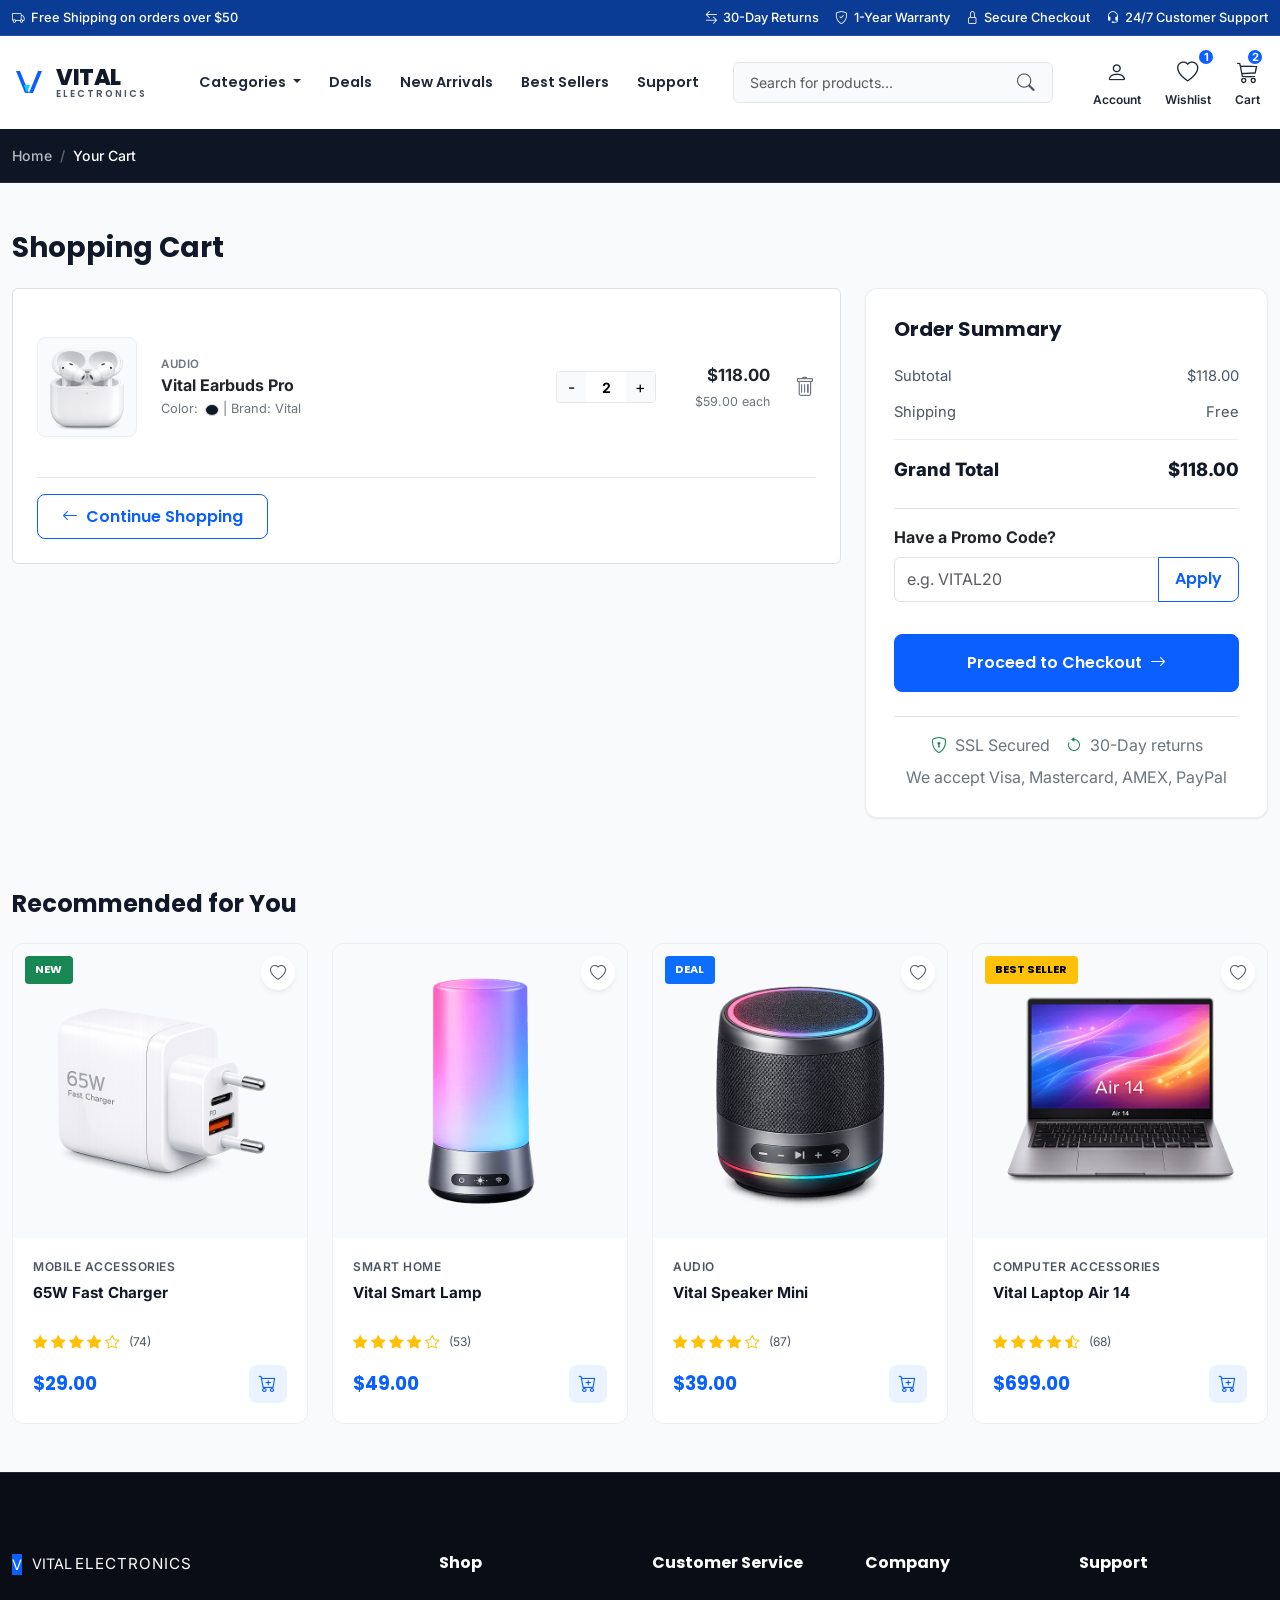
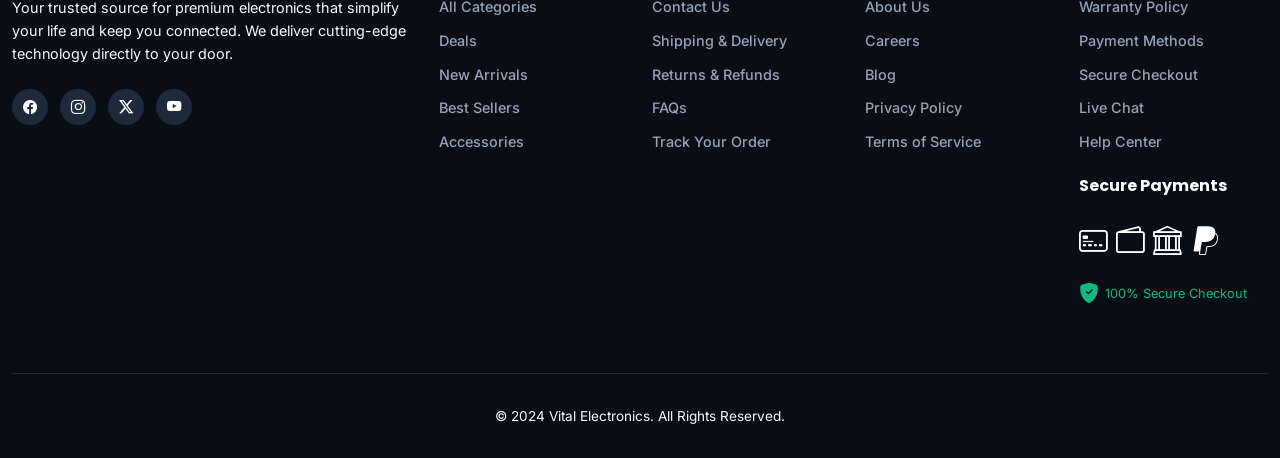
==== cart.html @ 90dfc989 "Full FLow Updated" ====
<!DOCTYPE html>
<html lang="en">
<head>
  <meta charset="UTF-8">
  <meta name="viewport" content="width=device-width, initial-scale=1.0">
  <title>Shopping Cart - Vital Electronics</title>
  <meta name="description" content="View items in your shopping cart. Apply coupon codes, adjust quantities, calculate shipping, and proceed to secure checkout.">
  
  <!-- Google Fonts -->
  <link rel="preconnect" href="https://fonts.googleapis.com">
  <link rel="preconnect" href="https://fonts.gstatic.com" crossorigin>
  <link href="https://fonts.googleapis.com/css2?family=Inter:wght@400;500;600;700&family=Poppins:wght@400;500;600;700;800&display=swap" rel="stylesheet">
  
  <!-- CSS Library Styles (CDNs) -->
  <link href="assets/vendor/bootstrap/css/bootstrap.min.css" rel="stylesheet" >
  <link href="assets/vendor/bootstrap-icons/bootstrap-icons.min.css" rel="stylesheet">
  <link href="assets/vendor/aos/aos.css" rel="stylesheet">
  
  <!-- Local Custom Stylesheet Layers -->
  <link rel="stylesheet" href="assets/css/variables.css">
  <link rel="stylesheet" href="assets/css/utilities.css">
  <link rel="stylesheet" href="assets/css/components.css">
  <link rel="stylesheet" href="assets/css/pages.css">
  <link rel="stylesheet" href="assets/css/responsive.css">
  
  <link rel="stylesheet" href="assets/css/cart.css">
</head>
<body>

  <!-- Announcement Bar Placeholder -->
  <div id="announcement-bar-placeholder"></div>


  <!-- Header / Navigation -->
  <header id="header-placeholder" class="header-wrapper" role="banner"></header>

  <!-- Breadcrumbs -->
  <nav class="breadcrumb-nav-wrapper py-3" aria-label="breadcrumb">
    <div class="container-xl">
      <ol class="breadcrumb mb-0" >
        <li class="breadcrumb-item"><a href="index.html" >Home</a></li>
        <li class="breadcrumb-item active" aria-current="page">Your Cart</li>
      </ol>
    </div>
  </nav>

  <main class="py-5" role="main">
    <div class="container-xl">
      <h1 class="fs-3 fw-bold mb-4">Shopping Cart</h1>
      
      <div class="row g-4">
        <!-- Cart Items List (Left) -->
        <div class="col-lg-8 col-12">
          <div class="bg-white border rounded p-4" id="cart-items-card">
            <!-- Render list row here -->
            <div class="d-flex flex-column" id="cart-items-list">
              <!-- Dynamically populated -->
            </div>
            <!-- Continue Shopping row -->
            <div class="d-flex justify-content-between align-items-center mt-3 pt-3 border-top" id="cart-actions-row">
              <a href="products.html" class="btn btn-outline-primary-custom d-inline-flex align-items-center gap-2">
                <i class="bi bi-arrow-left"></i> Continue Shopping
              </a>
            </div>
          </div>
        </div>
        
        <!-- Cart summary (Right) -->
        <div class="col-lg-4 col-12">
          <div class="summary-card">
            <h2 class="fs-5 fw-bold mb-4">Order Summary</h2>
            
            <div class="summary-row">
              <span>Subtotal</span>
              <span id="summary-subtotal">$0.00</span>
            </div>
            
            <div class="summary-row text-danger" id="summary-discount-row" >
              <span>Discounts</span>
              <span id="summary-discount">-$0.00</span>
            </div>
            
            <div class="summary-row text-success" id="summary-promo-row" >
              <span>Coupon Promo (20%)</span>
              <span id="summary-promo">-$0.00</span>
            </div>

            <div class="summary-row">
              <span>Shipping</span>
              <span id="summary-shipping">Free</span>
            </div>
            
            <div class="summary-row total-row">
              <span>Grand Total</span>
              <span id="summary-grand-total">$0.00</span>
            </div>
            
            <!-- Coupon Code Entry -->
            <div class="mt-4 pt-3 border-top">
              <label for="coupon-input" class="form-label fw-bold text-dark mb-2" class="form-label fw-bold text-dark mb-2 coupon-label">Have a Promo Code?</label>
              <div class="input-group">
                <input type="text" class="form-control" id="coupon-input" placeholder="e.g. VITAL20" aria-label="Promo Code">
                <button class="btn btn-outline-primary-custom px-3" id="btn-apply-coupon">Apply</button>
              </div>
              <div class="mt-2" id="coupon-status-msg" class="mt-2 coupon-status"></div>
            </div>

            <!-- Proceed to Checkout -->
            <a href="checkout.html" class="btn btn-primary-custom w-100 py-3 mt-4" id="btn-proceed-checkout">
              Proceed to Checkout <i class="bi bi-arrow-right ms-1"></i>
            </a>
            
            <!-- Guarantee row -->
            <div class="mt-4 pt-3 border-top text-center text-secondary" class="mt-4 pt-3 border-top text-center text-secondary cart-disclaimer">
              <div class="d-flex justify-content-center gap-3 mb-2">
                <span><i class="bi bi-shield-lock text-success me-1"></i> SSL Secured</span>
                <span><i class="bi bi-arrow-counterclockwise text-success me-1"></i> 30-Day returns</span>
              </div>
              <span>We accept Visa, Mastercard, AMEX, PayPal</span>
            </div>
          </div>
        </div>
      </div>
      
      <!-- Recommended Products -->
      <section class="mt-5 pt-4">
        <h2 class="fs-4 fw-bold mb-4">Recommended for You</h2>
        <div class="row g-4" id="cart-recommended-products">
          <!-- Load cards -->
        </div>
      </section>

    </div>
  </main>

  <!-- Footer -->
  <footer id="footer-placeholder" class="footer-section text-light" role="contentinfo"></footer>

  <!-- Scroll to Top Button -->
  <button id="btn-back-to-top" class="btn" aria-label="Scroll Back to Top">
    <i class="bi bi-arrow-up"></i>
  </button>

  <!-- External Library JS Bundles (CDNs) -->
  <script src="assets/vendor/bootstrap/js/bootstrap.bundle.min.js" ></script>
  <script src="assets/vendor/aos/aos.js"></script>

  <!-- Main ES Module Script Loader -->
  <script type="module" src="js/components-loader.js"></script>
  <script type="module" src="js/app.js"></script>
  <script type="module" src="js/cart.js"></script>
  <script type="module" src="js/search.js"></script>
</body>
</html>
---- assets/css/variables.css ----
/* Design Tokens & CSS Variables */
:root {
  /* Typography */
  --font-primary: 'Poppins', sans-serif;
  --font-secondary: 'Inter', sans-serif;
  
  /* Color Palette */
  --color-primary: #0B5FFF;       /* Primary Blue */
  --color-primary-hover: #004ae6;
  --color-secondary: #0B3C95;     /* Dark Blue Theme */
  --color-accent: #00D4FF;        /* Accent Aqua */
  --color-bg-light: #F8FAFC;      /* Light Background */
  --color-bg-white: #FFFFFF;
  --color-dark-bg: #090D16;       /* Footer BG */
  --color-dark-text: #111827;     /* High Contrast Dark */
  
  /* Text Colors */
  --text-primary: #1F2937;
  --text-secondary: #4B5563;
  --text-white: #FFFFFF;
  
  /* Badges & Status */
  --color-success: #10B981;      /* Green for NEW */
  --color-warning: #F59E0B;      /* Orange for BEST SELLER */
  --color-danger: #EF4444;       /* Red for SALE */
  
  /* Structural Tokens */
  --border-radius-sm: 4px;
  --border-radius-md: 8px;
  --border-radius-lg: 12px;
  --border-radius-xl: 16px;
  --border-radius-circle: 50%;
  
  /* Transitions */
  --transition-fast: all 0.2s ease;
  --transition-normal: all 0.3s cubic-bezier(0.4, 0, 0.2, 1);
  --transition-slow: all 0.5s ease;
  
  /* Shadows */
  --shadow-sm: 0 1px 3px rgba(0, 0, 0, 0.05), 0 1px 2px rgba(0, 0, 0, 0.03);
  --shadow-md: 0 4px 6px -1px rgba(0, 0, 0, 0.05), 0 2px 4px -1px rgba(0, 0, 0, 0.03);
  --shadow-lg: 0 10px 15px -3px rgba(0, 0, 0, 0.04), 0 4px 6px -2px rgba(0, 0, 0, 0.02);
  --shadow-xl: 0 20px 25px -5px rgba(0, 0, 0, 0.06), 0 10px 10px -5px rgba(0, 0, 0, 0.03);
  
  /* Layout */
  --header-height: 80px;
  --top-bar-height: 40px;
}
---- assets/css/utilities.css ----
/* Utility Classes & Animations */

/* Fonts */
body {
  font-family: var(--font-secondary);
  color: var(--text-primary);
  background-color: #F8FAFC;
  overflow-x: hidden;
}

h1, h2, h3, h4, h5, h6 {
  font-family: var(--font-primary);
  font-weight: 700;
  color: var(--color-dark-text);
}

/* Micro-Animations & Transitions */
.transition-fast { transition: var(--transition-fast); }
.transition-normal { transition: var(--transition-normal); }
.transition-slow { transition: var(--transition-slow); }

/* Card Elevation & Hover Effects */
.hover-elevate {
  transition: var(--transition-normal);
}
.hover-elevate:hover {
  transform: translateY(-5px);
  box-shadow: var(--shadow-lg) !important;
}

.hover-scale {
  transition: var(--transition-normal);
}
.hover-scale:hover {
  transform: scale(1.05);
}

.hover-brightness:hover {
  filter: brightness(0.9);
}

/* Custom Gradients */
.bg-gradient-blue {
  background: linear-gradient(135deg, #EBF3FF 0%, #D6E7FF 100%);
}

.bg-gradient-promo-left {
  background: linear-gradient(135deg, #E0F2FE 0%, #EFF6FF 100%);
}

.bg-gradient-promo-right {
  background: linear-gradient(135deg, #EEF2FF 0%, #E0E7FF 100%);
}

/* Text Highlights */
.text-primary-color {
  color: var(--color-primary);
}

.text-gradient {
  background: linear-gradient(90deg, var(--color-primary), var(--color-accent));
  -webkit-background-clip: text;
  -webkit-text-fill-color: transparent;
}

/* Buttons */
.btn-primary-custom {
  background-color: var(--color-primary);
  border-color: var(--color-primary);
  color: var(--text-white);
  font-family: var(--font-primary);
  font-weight: 600;
  padding: 0.75rem 1.75rem;
  border-radius: var(--border-radius-md);
  transition: var(--transition-normal);
}

.btn-primary-custom:hover {
  background-color: var(--color-primary-hover);
  border-color: var(--color-primary-hover);
  color: var(--text-white);
  transform: translateY(-2px);
  box-shadow: 0 4px 12px rgba(0, 75, 255, 0.2);
}

.btn-secondary-custom {
  background-color: var(--color-bg-white);
  border-color: #E5E7EB;
  color: var(--color-dark-text);
  font-family: var(--font-primary);
  font-weight: 600;
  padding: 0.75rem 1.75rem;
  border-radius: var(--border-radius-md);
  transition: var(--transition-normal);
}

.btn-secondary-custom:hover {
  background-color: var(--color-bg-light);
  color: var(--color-dark-text);
  border-color: #D1D5DB;
  transform: translateY(-2px);
}

.btn-outline-primary-custom {
  background-color: transparent;
  border: 1.5px solid var(--color-primary);
  color: var(--color-primary);
  font-family: var(--font-primary);
  font-weight: 600;
  padding: 0.6rem 1.5rem;
  border-radius: var(--border-radius-md);
  transition: var(--transition-normal);
}

.btn-outline-primary-custom:hover {
  background-color: var(--color-primary);
  color: var(--text-white);
}

/* Rating Stars */
.rating-stars {
  color: var(--color-warning);
  font-size: 0.9rem;
}

/* Scroll-to-Top Button */
#btn-back-to-top {
  position: fixed;
  bottom: 30px;
  right: 30px;
  display: none;
  z-index: 999;
  border-radius: var(--border-radius-circle);
  width: 45px;
  height: 45px;
  padding: 0;
  align-items: center;
  justify-content: center;
  background-color: var(--color-primary);
  border: none;
  color: white;
  box-shadow: var(--shadow-md);
  transition: var(--transition-normal);
}

#btn-back-to-top:hover {
  background-color: var(--color-primary-hover);
  transform: translateY(-3px);
  box-shadow: var(--shadow-lg);
}

/* Custom Scrollbar */
::-webkit-scrollbar {
  width: 8px;
  height: 8px;
}
::-webkit-scrollbar-track {
  background: #F1F1F1;
}
::-webkit-scrollbar-thumb {
  background: #C1C1C1;
  border-radius: 4px;
}
::-webkit-scrollbar-thumb:hover {
  background: #A8A8A8;
}
---- assets/css/components.css ----
/* Reusable Component CSS */

/* --- Announcement Bar --- */
.announcement-bar {
  background-color: var(--color-secondary);
  color: var(--text-white);
  font-family: var(--font-secondary);
  font-size: 0.8rem;
  font-weight: 500;
  padding: 0.5rem 0;
  border-bottom: 1px solid rgba(255, 255, 255, 0.1);
}

.announcement-bar .info-item {
  display: inline-flex;
  align-items: center;
  gap: 0.35rem;
}

/* --- Sticky Navbar --- */
.header-wrapper {
  transition: var(--transition-normal);
  background-color: var(--color-bg-white);
}

.header-wrapper.is-sticky {
  position: fixed;
  top: 0;
  left: 0;
  right: 0;
  z-index: 1030;
  box-shadow: var(--shadow-md);
  animation: slideDown 0.3s ease-out;
}

@keyframes slideDown {
  from {
    transform: translateY(-100%);
  }

  to {
    transform: translateY(0);
  }
}

.brand-logo {
  text-decoration: none;
  display: flex;
  align-items: center;
  gap: 0.65rem;
}

.brand-logo-text {
  display: flex;
  flex-direction: column;
  line-height: 1.1;
}

.brand-title {
  font-family: var(--font-primary);
  font-weight: 800;
  font-size: 1.4rem;
  letter-spacing: -0.5px;
  color: var(--color-dark-text);
  margin: 0;
}

.brand-subtitle {
  font-family: var(--font-primary);
  font-weight: 600;
  font-size: 0.6rem;
  letter-spacing: 2px;
  color: var(--text-secondary);
  text-transform: uppercase;
  margin: 0;
}

.nav-link-custom {
  font-family: var(--font-primary);
  font-weight: 600;
  font-size: 0.9rem;
  color: var(--text-primary);
  transition: var(--transition-fast);
  padding: 0.5rem 0.75rem !important;
}

.nav-link-custom:hover {
  color: var(--color-primary);
}

/* Navbar Search Input */
.search-container {
  position: relative;
  max-width: 320px;
  width: 100%;
}

.search-input {
  border-radius: 6px;
  border: 1.5px solid #E5E7EB;
  padding: 0.55rem 1rem;
  padding-right: 2.5rem;
  font-size: 0.88rem;
  transition: var(--transition-normal);
  background-color: #F9FAFB;
}

.search-input:focus {
  border-color: var(--color-primary);
  background-color: white;
  box-shadow: 0 0 0 3px rgba(11, 95, 255, 0.15);
  outline: none;
}

.search-btn {
  position: absolute;
  right: 12px;
  top: 50%;
  transform: translateY(-50%);
  background: none;
  border: none;
  color: var(--text-secondary);
  font-size: 1.1rem;
  cursor: pointer;
  transition: var(--transition-fast);
}

.search-btn:hover {
  color: var(--color-primary);
}

/* Live Search Suggestions Dropdown */
.search-suggestions {
  position: absolute;
  top: 105%;
  left: 0;
  right: 0;
  background: white;
  border-radius: var(--border-radius-lg);
  box-shadow: var(--shadow-lg);
  z-index: 1050;
  max-height: 350px;
  overflow-y: auto;
  border: 1px solid rgba(0, 0, 0, 0.05);
  display: none;
}

.search-suggestions .suggestion-item {
  padding: 0.75rem 1.2rem;
  cursor: pointer;
  transition: var(--transition-fast);
  display: flex;
  align-items: center;
  gap: 0.75rem;
  font-size: 0.9rem;
  border-bottom: 1px solid #F3F4F6;
}

.search-suggestions .suggestion-item:last-child {
  border-bottom: none;
}

.search-suggestions .suggestion-item:hover {
  background-color: #F8FAFC;
}

.search-suggestions .suggestion-item i {
  color: var(--text-secondary);
}

.search-suggestions .recent-search-header {
  padding: 0.75rem 1.2rem;
  font-size: 0.8rem;
  font-weight: 600;
  text-transform: uppercase;
  color: var(--text-secondary);
  background-color: #F8FAFC;
  display: flex;
  justify-content: space-between;
  align-items: center;
}

.search-suggestions .clear-recent {
  cursor: pointer;
  color: var(--color-primary);
}

.search-suggestions .clear-recent:hover {
  text-decoration: underline;
}

.search-suggestions .highlight {
  font-weight: 700;
  color: var(--color-primary);
}

/* User Action Badges */
.nav-action-btn {
  background: none;
  border: none;
  padding: 0.25rem 0.5rem;
  color: var(--text-primary);
  display: flex;
  flex-direction: column;
  align-items: center;
  font-size: 0.75rem;
  font-weight: 600;
  position: relative;
  text-decoration: none;
  transition: var(--transition-fast);
}

.nav-action-btn:hover {
  color: var(--color-primary);
}

.nav-action-btn i {
  font-size: 1.35rem;
  margin-bottom: 2px;
}

.nav-action-btn .badge-count {
  position: absolute;
  top: -4px;
  right: 4px;
  background-color: var(--color-primary);
  color: white;
  font-size: 0.7rem;
  font-weight: 700;
  min-width: 18px;
  height: 18px;
  border-radius: 50%;
  display: flex;
  align-items: center;
  justify-content: center;
  border: 2px solid white;
}

/* --- Product Cards --- */
.product-card {
  background: var(--color-bg-white);
  border-radius: var(--border-radius-lg);
  border: 1px solid #ECEFF3;
  overflow: hidden;
  position: relative;
  transition: var(--transition-normal);
  display: flex;
  flex-direction: column;
  height: 100%;
}

.product-card:hover {
  transform: translateY(-6px);
  box-shadow: var(--shadow-lg);
  border-color: #D6E0EC;
}

/* Product Card Badge */
.product-badge {
  position: absolute;
  top: 12px;
  left: 12px;
  z-index: 10;
  font-family: var(--font-primary);
  font-size: 0.7rem;
  font-weight: 700;
  color: #ffffff;
  padding: 0.35rem 0.65rem;
  border-radius: 4px;
}

.product-badge.bg-warning {
  color: #000;
}

/* Product Card Actions (Wishlist) */
.product-wishlist-btn {
  position: absolute;
  top: 12px;
  right: 12px;
  z-index: 10;
  background: white;
  border: none;
  width: 34px;
  height: 34px;
  border-radius: 50%;
  display: flex;
  align-items: center;
  justify-content: center;
  box-shadow: var(--shadow-md);
  color: var(--text-secondary);
  cursor: pointer;
  transition: var(--transition-fast);
}

.product-wishlist-btn:hover {
  color: var(--color-danger);
  transform: scale(1.1);
}

.product-wishlist-btn.active i {
  color: var(--color-danger);
}

/* Product Card Image */
.product-image-wrapper {
  aspect-ratio: 1 / 1;
  overflow: hidden;
  background-color: #F8FAFC;
  display: flex;
  align-items: center;
  justify-content: center;
  position: relative;
}

.product-card-img {
  width: 100%;
  height: 100%;
  object-fit: cover;
  transition: var(--transition-slow);
  padding: 1rem;
}

.product-card:hover .product-card-img {
  transform: scale(1.08);
}

/* Product Card Body */
.product-details {
  padding: 1.25rem;
  display: flex;
  flex-direction: column;
  flex-grow: 1;
}

.product-category {
  font-size: 0.75rem;
  text-transform: uppercase;
  letter-spacing: 0.5px;
  color: var(--text-secondary);
  font-weight: 600;
  margin-bottom: 0.4rem;
}

.product-title {
  font-size: 0.95rem;
  font-weight: 700;
  line-height: 1.4;
  margin-bottom: 0.5rem;
  color: var(--color-dark-text);
  text-decoration: none;
  transition: var(--transition-fast);
  display: -webkit-box;
  -webkit-line-clamp: 2;
  -webkit-box-orient: vertical;
  overflow: hidden;
  height: 2.6rem;
}

.product-title:hover {
  color: var(--color-primary);
}

/* Rating */
.product-rating {
  display: flex;
  align-items: center;
  gap: 0.4rem;
  margin-bottom: 0.75rem;
}

.product-rating .rating-count {
  font-size: 0.75rem;
  color: var(--text-secondary);
}

/* Price Row */
.product-price-row {
  display: flex;
  align-items: center;
  justify-content: space-between;
  margin-top: auto;
}

.price-container {
  display: flex;
  align-items: center;
  gap: 0.5rem;
}

.current-price {
  font-family: var(--font-primary);
  font-size: 1.15rem;
  font-weight: 700;
  color: var(--color-primary);
}

.original-price {
  font-size: 0.85rem;
  text-decoration: line-through;
  color: var(--text-secondary);
}

/* Hover Add To Cart Circle Button */
.add-to-cart-circle {
  width: 38px;
  height: 38px;
  border-radius: 8px;
  background-color: #EBF3FF;
  border: none;
  display: flex;
  align-items: center;
  justify-content: center;
  color: var(--color-primary);
  cursor: pointer;
  transition: var(--transition-normal);
  font-size: 1.1rem;
}

.add-to-cart-circle:hover {
  background-color: var(--color-primary);
  color: white;
  transform: translateY(-2px);
}

/* Best Sellers Outlined Button */
.best-seller-btn-wrap {
  margin-top: 1rem;
}

.btn-best-seller {
  width: 100%;
  display: flex;
  align-items: center;
  justify-content: center;
  gap: 0.5rem;
}

/* --- Category Card --- */
.category-card {
  background: white;
  border-radius: var(--border-radius-lg);
  border: 1px solid #ECEFF3;
  padding: 1.5rem;
  text-align: center;
  cursor: pointer;
  transition: var(--transition-normal);
  display: flex;
  flex-direction: column;
  align-items: center;
  justify-content: center;
  height: 100%;
}

.category-card:hover {
  border-color: var(--color-primary);
  box-shadow: var(--shadow-md);
}

.category-img-wrapper {
  width: 100px;
  height: 100px;
  display: flex;
  align-items: center;
  justify-content: center;
  margin-bottom: 0.6rem;
  overflow: hidden;
  transition: var(--transition-normal);
}

.category-img-wrapper img {
  width: 100%;
  height: 100%;
  object-fit: contain;
  transition: var(--transition-normal);
}

.category-card:hover .category-img-wrapper img {
  transform: scale(1.15);
}

.category-title {
  font-size: 0.9rem;
  font-weight: 700;
  color: var(--color-dark-text);
  margin: 0;
  transition: var(--transition-fast);
}

.category-card:hover .category-title {
  color: var(--color-primary);
}

/* --- Dynamic Toast Notifications --- */
.toast-container-custom {
  position: fixed;
  bottom: 24px;
  right: 24px;
  z-index: 9999;
  display: flex;
  flex-direction: column;
  gap: 10px;
}

.toast-custom {
  min-width: 320px;
  background: white;
  border-radius: var(--border-radius-md);
  box-shadow: var(--shadow-xl);
  padding: 1rem 1.25rem;
  display: flex;
  align-items: center;
  gap: 0.75rem;
  animation: toastSlideIn 0.3s cubic-bezier(0.175, 0.885, 0.32, 1.275);
  border-left: 4px solid var(--color-primary);
  transition: var(--transition-normal);
}

.toast-custom.toast-success {
  border-left-color: var(--color-success);
}

.toast-custom.toast-warning {
  border-left-color: var(--color-warning);
}

.toast-custom.toast-danger {
  border-left-color: var(--color-danger);
}

.toast-custom .toast-icon {
  font-size: 1.35rem;
}

.toast-custom.toast-success .toast-icon {
  color: var(--color-success);
}

.toast-custom.toast-warning .toast-icon {
  color: var(--color-warning);
}

.toast-custom.toast-danger .toast-icon {
  color: var(--color-danger);
}

.toast-custom .toast-body {
  font-size: 0.88rem;
  font-weight: 600;
  color: var(--color-dark-text);
  flex-grow: 1;
}

.toast-custom .toast-close {
  background: none;
  border: none;
  color: var(--text-secondary);
  cursor: pointer;
  padding: 0;
  font-size: 1.1rem;
}

.toast-custom .toast-close:hover {
  color: var(--color-danger);
}

@keyframes toastSlideIn {
  from {
    transform: translateX(100%);
    opacity: 0;
  }

  to {
    transform: translateX(0);
    opacity: 1;
  }
}

@keyframes toastFadeOut {
  to {
    transform: translateY(-20px);
    opacity: 0;
  }
}

/* --- Footer --- */
.footer-section {
  background-color: var(--color-dark-bg);
  color: #94A3B8;
  font-family: var(--font-secondary);
  font-size: 0.9rem;
  padding-top: 5rem;
  padding-bottom: 2rem;
  border-top: 1px solid #1E293B;
}

.footer-logo {
  color: var(--text-white) !important;
  margin-bottom: 1.25rem;
}

.footer-logo .logo-icon {
  background-color: var(--color-primary);
}

.footer-desc {
  line-height: 1.6;
  margin-bottom: 1.5rem;
}

.social-links {
  display: flex;
  gap: 0.75rem;
}

.social-icon {
  width: 36px;
  height: 36px;
  border-radius: 50%;
  background-color: #1E293B;
  color: var(--text-white);
  display: flex;
  align-items: center;
  justify-content: center;
  transition: var(--transition-normal);
  text-decoration: none;
}

.social-icon:hover {
  background-color: var(--color-primary);
  color: var(--text-white);
  transform: translateY(-3px);
}

.footer-title {
  color: var(--text-white);
  font-size: 1rem;
  font-weight: 700;
  margin-bottom: 1.5rem;
  position: relative;
  font-family: var(--font-primary);
}

.footer-links {
  list-style: none;
  padding: 0;
  margin: 0;
  display: flex;
  flex-direction: column;
  gap: 0.75rem;
}

.footer-links a {
  color: #94A3B8;
  text-decoration: none;
  transition: var(--transition-fast);
  font-weight: 500;
}

.footer-links a:hover {
  color: var(--color-accent);
  padding-left: 4px;
}

.footer-bottom {
  border-top: 1px solid #1E293B;
  padding-top: 2rem;
  margin-top: 4rem;
  font-size: 0.85rem;
}

.payment-icons {
  display: flex;
  gap: 0.5rem;
  font-size: 1.8rem;
  color: white;
}

.payment-icons i {
  transition: var(--transition-fast);
}

.payment-icons i:hover {
  transform: scale(1.1);
}

/* Global Breadcrumbs styling */
.breadcrumb {
  font-size: 0.88rem;
  font-weight: 500;
}

.btn-border-thick {
  border-width: 1.5px !important;
}

.btn-black-custom {
  background-color: #000 !important;
  border-color: #000 !important;
}

.btn-outline-dark-custom {
  background-color: transparent !important;
  border-color: var(--color-dark-text) !important;
}

.footer-brand-suffix {
  font-weight: 400;
  font-size: 0.95rem;
  letter-spacing: 1px;
  margin-left: 3px;
}

.footer-title-sm {
  font-size: 0.9rem;
  margin-bottom: 0.75rem;
}

.footer-secure-tag {
  font-size: 0.8rem;
  display: flex;
  align-items: center;
  gap: 0.4rem;
  color: #10B981;
}

.announcement-bar-links {
  font-size: 0.75rem;
}

/* Dark Shade Breadcrumbs Styling */
.breadcrumb-nav-wrapper {
  background-color: #0E1626 !important;
  /* Deep dark blue/black shade */
  border-bottom: 1px solid #1E293B !important;
}

.breadcrumb-nav-wrapper .breadcrumb-item a {
  color: rgba(255, 255, 255, 0.7) !important;
  text-decoration: none;
  transition: var(--transition-fast);
}

.breadcrumb-nav-wrapper .breadcrumb-item a:hover {
  color: #00D4FF !important;
  /* Electric cyan hover highlight */
}

.breadcrumb-nav-wrapper .breadcrumb-item.active {
  color: #ffffff !important;
  /* Active text in white */
}

.breadcrumb-nav-wrapper .breadcrumb-item+.breadcrumb-item::before {
  color: rgba(255, 255, 255, 0.35) !important;
  /* Faded white slash separator */
}
---- assets/css/pages.css ----
/* Page-Specific CSS (Landing Page) */

/* --- Hero Section Slider --- */
.hero-slider-section {
  position: relative;
  background-color: #F8FAFC;
  /* padding-bottom: 2rem;
  padding-top: 2rem; */
}

.hero-swiper {
  width: 100%;
  border-radius: var(--border-radius-xl);
  overflow: hidden;
  box-shadow: var(--shadow-md);
  background-image: linear-gradient(to right, #d0e9fc, #b8d4f9);
}

.hero-slide-content {
  padding: 4rem 3.5rem;
  display: flex;
  flex-direction: column;
  justify-content: center;
  height: 100%;
  z-index: 2;
  position: relative;
}

.hero-slide-badge {
  background-color: var(--color-primary);
  color: white;
  font-family: var(--font-primary);
  font-size: 0.75rem;
  font-weight: 700;
  padding: 0.2rem 0.8rem;
  border-radius: 4px;
  align-self: flex-start;
  margin-bottom: 1.5rem;
  letter-spacing: 0.5px;
  text-transform: uppercase;
}

.hero-slide-title {
  font-size: 3.5rem;
  font-weight: 800;
  line-height: 1.1;
  color: var(--color-dark-text);
  margin-bottom: 1.25rem;
}

.hero-slide-desc {
  font-size: 1.05rem;
  color: var(--text-secondary);
  line-height: 1.6;
  margin-bottom: 2rem;
  max-width: 480px;
}

.hero-slide-actions {
  display: flex;
  gap: 1rem;
  margin-bottom: 2rem;
}

.hero-slide-rating {
  display: flex;
  align-items: center;
  gap: 0.75rem;
}

.hero-slide-rating img {
  width: 50px;
  height: auto;
  border-radius: 20px;
  object-fit: cover;
}

.hero-rating-text {
  font-size: 0.85rem;
  font-weight: 600;
  color: var(--color-dark-text);
}

.hero-slide-image-wrapper {
  position: relative;
  height: 100%;
  display: flex;
  align-items: center;
  justify-content: center;
  padding: 0;
}

.hero-slide-image {
  max-width: 100%;
  max-height: 480px;
  object-fit: contain;
  filter: drop-shadow(0 20px 30px rgba(0, 75, 255, 0.15));
  animation: floatImage 4s ease-in-out infinite;
}

@keyframes floatImage {

  0%,
  100% {
    transform: translateY(0);
  }

  50% {
    transform: translateY(-10px);
  }
}

/* Hero Custom Navigation Buttons */
.hero-slider-section .swiper-button-next,
.hero-slider-section .swiper-button-prev {
  background-color: var(--color-bg-white);
  color: var(--color-primary);
  width: 46px;
  height: 46px;
  border-radius: 50%;
  box-shadow: var(--shadow-md);
  transition: var(--transition-normal);
}

.hero-slider-section .swiper-button-next::after,
.hero-slider-section .swiper-button-prev::after {
  font-size: 1.1rem;
  font-weight: 900;
}

.hero-slider-section .swiper-button-next:hover,
.hero-slider-section .swiper-button-prev:hover {
  background-color: var(--color-primary);
  color: white;
  transform: scale(1.05);
}

.hero-slider-section .swiper-pagination-bullet-active {
  background-color: var(--color-primary) !important;
  width: 20px;
  border-radius: 5px;
}

/* --- Trust Policy Bar --- */
.trust-policy-section {
  padding: 2.5rem 0;
  background-color: white;
  border-bottom: 1px solid #ECEFF3;
}

.trust-card {
  display: flex;
  align-items: center;
  gap: 1rem;
}

.trust-icon-wrapper {
  font-size: 2.2rem;
  color: var(--color-primary);
  display: flex;
  align-items: center;
  justify-content: center;
}

.trust-card-title {
  font-size: 0.92rem;
  font-weight: 700;
  color: var(--color-dark-text);
  margin-bottom: 0.15rem;
}

.trust-card-desc {
  font-size: 0.78rem;
  color: var(--text-secondary);
  margin: 0;
}

/* --- Promo Banner Splits --- */
.promo-splits-section {
  padding: 2rem 0;
}

.promo-banner {
  border-radius: var(--border-radius-xl);
  overflow: hidden;
  position: relative;
  display: flex;
  min-height: 260px;
  box-shadow: var(--shadow-md);
  transition: var(--transition-normal);
}

.promo-banner:hover {
  transform: translateY(-4px);
  box-shadow: var(--shadow-lg);
}

.promo-content {
  padding: 3rem;
  width: 55%;
  display: flex;
  flex-direction: column;
  justify-content: center;
  z-index: 2;
}

.promo-badge {
  font-size: 0.7rem;
  font-weight: 700;
  letter-spacing: 0.5px;
  margin-bottom: 0.75rem;
  text-transform: uppercase;
  width: max-content;
}

.promo-title {
  font-size: 1.85rem;
  font-weight: 800;
  line-height: 1.2;
  margin-bottom: 0.5rem;
}

.promo-desc {
  font-size: 0.9rem;
  margin-bottom: 1.5rem;
  line-height: 1.5;
}

.promo-image-wrapper {
  position: absolute;
  right: 0;
  bottom: 0;
  width: 45%;
  height: 100%;
  display: flex;
  align-items: flex-end;
  justify-content: center;
  z-index: 1;
}

.promo-img {
  width: 100%;
  height: 100%;
  object-fit: cover;
  transition: var(--transition-slow);
}

.promo-banner:hover .promo-img {
  transform: translateY(-5px) scale(1.05);
}

/* Special styling overrides for splits */
.promo-banner-dark {
  color: var(--color-dark-text);
}

.promo-banner-dark .promo-badge {
  color: var(--color-primary);
  background-color: rgba(11, 95, 255, 0.1);
  padding: 0.3rem 0.6rem;
  border-radius: 4px;
  display: inline-block;
}

.promo-banner-dark .promo-desc {
  color: var(--text-secondary);
}

.promo-banner-light {
  color: var(--color-dark-text);
}

.promo-banner-light .promo-badge {
  color: var(--color-primary);
  background-color: rgba(11, 95, 255, 0.1);
  padding: 0.3rem 0.6rem;
  border-radius: 4px;
  display: inline-block;
}

.promo-banner-light .promo-desc {
  color: var(--text-secondary);
}

/* --- Why Choose Us --- */
.why-choose-section {
  padding: 5rem 0;
  background-color: white;
}

.feature-outline-card {
  border: 1px solid #ECEFF3;
  border-radius: var(--border-radius-lg);
  padding: 2.25rem;
  transition: var(--transition-normal);
  height: 100%;
}

.feature-outline-card:hover {
  border-color: var(--color-primary);
  box-shadow: var(--shadow-md);
}

.feature-icon-box {
  width: 50px;
  height: 50px;
  border-radius: var(--border-radius-md);
  background-color: #EBF3FF;
  color: var(--color-primary);
  display: flex;
  align-items: center;
  justify-content: center;
  font-size: 1.5rem;
  margin-bottom: 1.5rem;
}

.feature-title {
  font-size: 1.1rem;
  font-weight: 700;
  margin-bottom: 0.75rem;
  color: var(--color-dark-text);
}

.feature-desc {
  font-size: 0.88rem;
  color: var(--text-secondary);
  line-height: 1.6;
  margin: 0;
}

/* --- Testimonials --- */
.testimonials-section {
  padding: 5rem 0;
}

.testimonial-card {
  background: white;
  border: 1px solid #ECEFF3;
  border-radius: var(--border-radius-lg);
  padding: 2.25rem;
  box-shadow: var(--shadow-sm);
  transition: var(--transition-normal);
  height: 100%;
}

.testimonial-card:hover {
  box-shadow: var(--shadow-md);
}

.testimonial-quote {
  font-size: 0.95rem;
  line-height: 1.6;
  color: var(--text-primary);
  font-style: italic;
  margin-bottom: 1.5rem;
}

.testimonial-user {
  display: flex;
  align-items: center;
  gap: 0.75rem;
}

.user-avatar {
  width: 44px;
  height: 44px;
  border-radius: 50%;
  object-fit: cover;
}

.user-info-name {
  font-size: 0.9rem;
  font-weight: 700;
  color: var(--color-dark-text);
  margin-bottom: 0.15rem;
}

.user-verification {
  font-size: 0.75rem;
  color: var(--color-success);
  font-weight: 600;
  display: flex;
  align-items: center;
  gap: 0.25rem;
}

/* --- Newsletter Block --- */
.newsletter-section {
  padding-bottom: 4rem;
  padding-top: 2rem;
}

.newsletter-wrapper {
  background-color: #0B5FFF;
  border-radius: 12px;
  padding: 3.5rem 3rem;
  box-shadow: 0 10px 30px rgba(11, 95, 255, 0.15);
  color: white;
  position: relative;
  overflow: hidden;
}

.newsletter-wrapper::before,
.newsletter-wrapper::after {
  display: none !important;
}

.newsletter-highlight-badge {
  display: none !important;
}

.newsletter-icon-circle {
  width: 76px;
  height: 76px;
  border-radius: 50%;
  background-color: rgba(255, 255, 255, 0.15);
  display: flex;
  align-items: center;
  justify-content: center;
  font-size: 2.2rem;
  color: white;
  margin-bottom: 0;
  box-shadow: none;
}

.newsletter-title {
  font-size: 1.45rem;
  font-weight: 700;
  line-height: 1.35;
  margin-bottom: 0.5rem;
  color: #ffffff !important;
  font-family: var(--font-primary);
}

.newsletter-desc {
  font-size: 0.88rem;
  color: rgba(255, 255, 255, 0.85) !important;
  margin-bottom: 0;
  max-width: 100%;
}

.newsletter-form-container {
  display: flex;
  flex-direction: column;
  justify-content: center;
  height: 100%;
}

.newsletter-input {
  border-radius: 6px;
  border: 1px solid white;
  background-color: white;
  padding: 0.8rem 1.25rem;
  color: #111827;
  font-size: 0.95rem;
  width: 100%;
  transition: var(--transition-normal);
}

.newsletter-input::placeholder {
  color: #9CA3AF;
}

.newsletter-input:focus {
  background-color: white;
  border-color: #0b5fff;
  outline: none;
  box-shadow: 0 0 0 3px rgba(255, 255, 255, 0.3);
  color: #111827;
}

.newsletter-btn {
  background-color: #090D16;
  color: white;
  border: none;
  border-radius: 6px;
  font-weight: 700;
  padding: 0.8rem 2rem;
  font-size: 0.95rem;
  font-family: var(--font-primary);
  transition: var(--transition-normal);
  box-shadow: none;
}

.newsletter-btn:hover {
  background-color: #000;
  transform: none;
  box-shadow: none;
}

.newsletter-notice {
  font-size: 0.82rem;
  color: rgba(255, 255, 255, 0.8);
  margin-top: 0.6rem;
}

/* Home Page Custom classes */
.hero-avatar-group {
  display: flex;
  margin-right: 8px;
}

.hero-avatar-item {
  margin-right: -8px;
}

.hero-avatar-item-1 {
  z-index: 1;
}

.hero-avatar-item-2 {
  z-index: 2;
}

.hero-avatar-item-3 {
  z-index: 3;
}

.hero-slide-badge-danger {
  background-color: var(--color-danger) !important;
}
---- assets/css/responsive.css ----
/* Responsive Media Queries */

/* --- Up to 1440px (Desktop Container Checks) --- */
@media (max-width: 1440px) {
  .container, .container-lg, .container-md, .container-sm, .container-xl, .container-xxl {
    max-width: 1320px;
  }
}

/* --- Up to 1200px (Large Screen Overrides) --- */
@media (max-width: 1200px) {
  .hero-slide-title {
    font-size: 3rem;
  }
  .hero-slide-desc {
    font-size: 1rem;
  }
  .promo-title {
    font-size: 1.6rem;
  }
}

/* --- Up to 992px (Medium-Large / Tablet Landscape) --- */
@media (max-width: 992px) {
  .hero-slide-content {
    padding: 3rem 2rem;
  }
  .hero-slide-title {
    font-size: 2.5rem;
  }
  .promo-content {
    padding: 2.25rem;
    width: 60%;
  }
  .promo-image-wrapper {
    width: 35%;
  }
  .trust-card {
    flex-direction: column;
    text-align: center;
    gap: 0.5rem;
  }
  .newsletter-wrapper {
    padding: 3rem 2rem;
  }
}

/* --- Up to 768px (Medium / Tablet Portrait) --- */
@media (max-width: 768px) {
  .hero-slide-content {
    padding: 2.5rem 1.5rem;
    text-align: center;
    align-items: center;
  }
  .hero-slide-badge {
    align-self: center;
  }
  .hero-slide-desc {
    max-width: 100%;
  }
  .hero-slide-actions {
    justify-content: center;
  }
  .hero-slide-rating {
    justify-content: center;
  }
  .hero-slide-image-wrapper {
    padding: 1rem;
    justify-content: center;
  }
  .hero-slide-image {
    max-height: 320px;
  }
  .promo-banner {
    flex-direction: column;
    min-height: auto;
  }
  .promo-content {
    width: 100%;
    padding: 2.5rem 2rem;
    text-align: center;
    align-items: center;
  }
  .promo-image-wrapper {
    position: relative;
    right: 0;
    width: 100%;
    height: 200px;
    padding: 1rem;
    display: flex;
    justify-content: center;
    align-items: center;
  }
  .promo-img {
    height: 100%;
    object-fit: contain;
  }
  .why-choose-section, .testimonials-section {
    padding: 3.5rem 0;
  }
  .newsletter-input-group {
    flex-direction: column;
    gap: 0.5rem;
  }
  .newsletter-btn {
    width: 100%;
  }
}

/* --- Up to 576px (Small / Mobile Landscape) --- */
@media (max-width: 576px) {
  .hero-slide-title {
    font-size: 2.1rem;
  }
  .hero-slide-actions {
    flex-direction: column;
    gap: 0.5rem;
    width: 100%;
  }
  .hero-slide-actions .btn {
    width: 100%;
  }
  .promo-content {
    padding: 2rem 1.5rem;
  }
  .promo-title {
    font-size: 1.45rem;
  }
  .newsletter-wrapper {
    padding: 2.5rem 1.5rem;
  }
  .newsletter-title {
    font-size: 1.6rem;
  }
  .footer-section {
    padding-top: 3.5rem;
  }
  .footer-bottom {
    margin-top: 2.5rem;
  }
}

/* --- Up to 375px (Extra Small / Compact Mobile) --- */
@media (max-width: 375px) {
  .hero-slide-title {
    font-size: 1.85rem;
  }
  .trust-policy-section {
    padding: 1.5rem 0;
  }
  .feature-outline-card {
    padding: 1.5rem;
  }
  /* Accessible touch targets override */
  .btn, .nav-link, .nav-action-btn, .product-wishlist-btn, .add-to-cart-circle, .toast-close {
    min-height: 44px;
    display: inline-flex;
    align-items: center;
    justify-content: center;
  }
  .product-wishlist-btn {
    width: 44px;
    height: 44px;
  }
  .add-to-cart-circle {
    width: 44px;
    height: 44px;
  }
}
---- assets/css/cart.css ----
/* Cart Page Specific CSS */
    .cart-item-row {
      display: flex;
      align-items: center;
      gap: 1.5rem;
      padding: 1.5rem 0;
      border-bottom: 1px solid #ECEFF3;
    }
    .cart-item-row:last-child {
      border-bottom: none;
    }
    .cart-item-img {
      width: 100px;
      height: 100px;
      border-radius: var(--border-radius-md);
      border: 1px solid #ECEFF3;
      object-fit: cover;
      background-color: #F8FAFC;
    }
    .cart-item-info {
      flex-grow: 1;
    }
    .cart-qty-selector {
      display: flex;
      align-items: center;
      border: 1.5px solid #E5E7EB;
      border-radius: 4px;
      overflow: hidden;
      width: 100px;
    }
    .cart-qty-btn {
      background: #F9FAFB;
      border: none;
      width: 30px;
      height: 30px;
      font-size: 1rem;
      cursor: pointer;
      display: flex;
      align-items: center;
      justify-content: center;
    }
    .cart-qty-btn:hover {
      background-color: #E5E7EB;
    }
    .cart-qty-input {
      width: 40px;
      height: 30px;
      border: none;
      text-align: center;
      font-weight: 700;
      font-size: 0.88rem;
    }
    
    .summary-card {
      background: white;
      border: 1px solid #ECEFF3;
      border-radius: var(--border-radius-lg);
      padding: 1.75rem;
      box-shadow: var(--shadow-sm);
    }
    .summary-row {
      display: flex;
      justify-content: space-between;
      align-items: center;
      font-size: 0.92rem;
      color: var(--text-secondary);
      margin-bottom: 0.85rem;
    }
    .summary-row.total-row {
      font-size: 1.15rem;
      font-weight: 800;
      color: var(--color-dark-text);
      border-top: 1px solid #ECEFF3;
      padding-top: 1rem;
      margin-top: 1rem;
    }

/* Cart Custom classes */
#summary-discount-row,
#summary-promo-row {
  display: none;
}
.coupon-label {
  font-size: 0.88rem;
}
.coupon-status {
  font-size: 0.82rem;
  font-weight: 600;
}
.cart-disclaimer {
  font-size: 0.78rem;
}
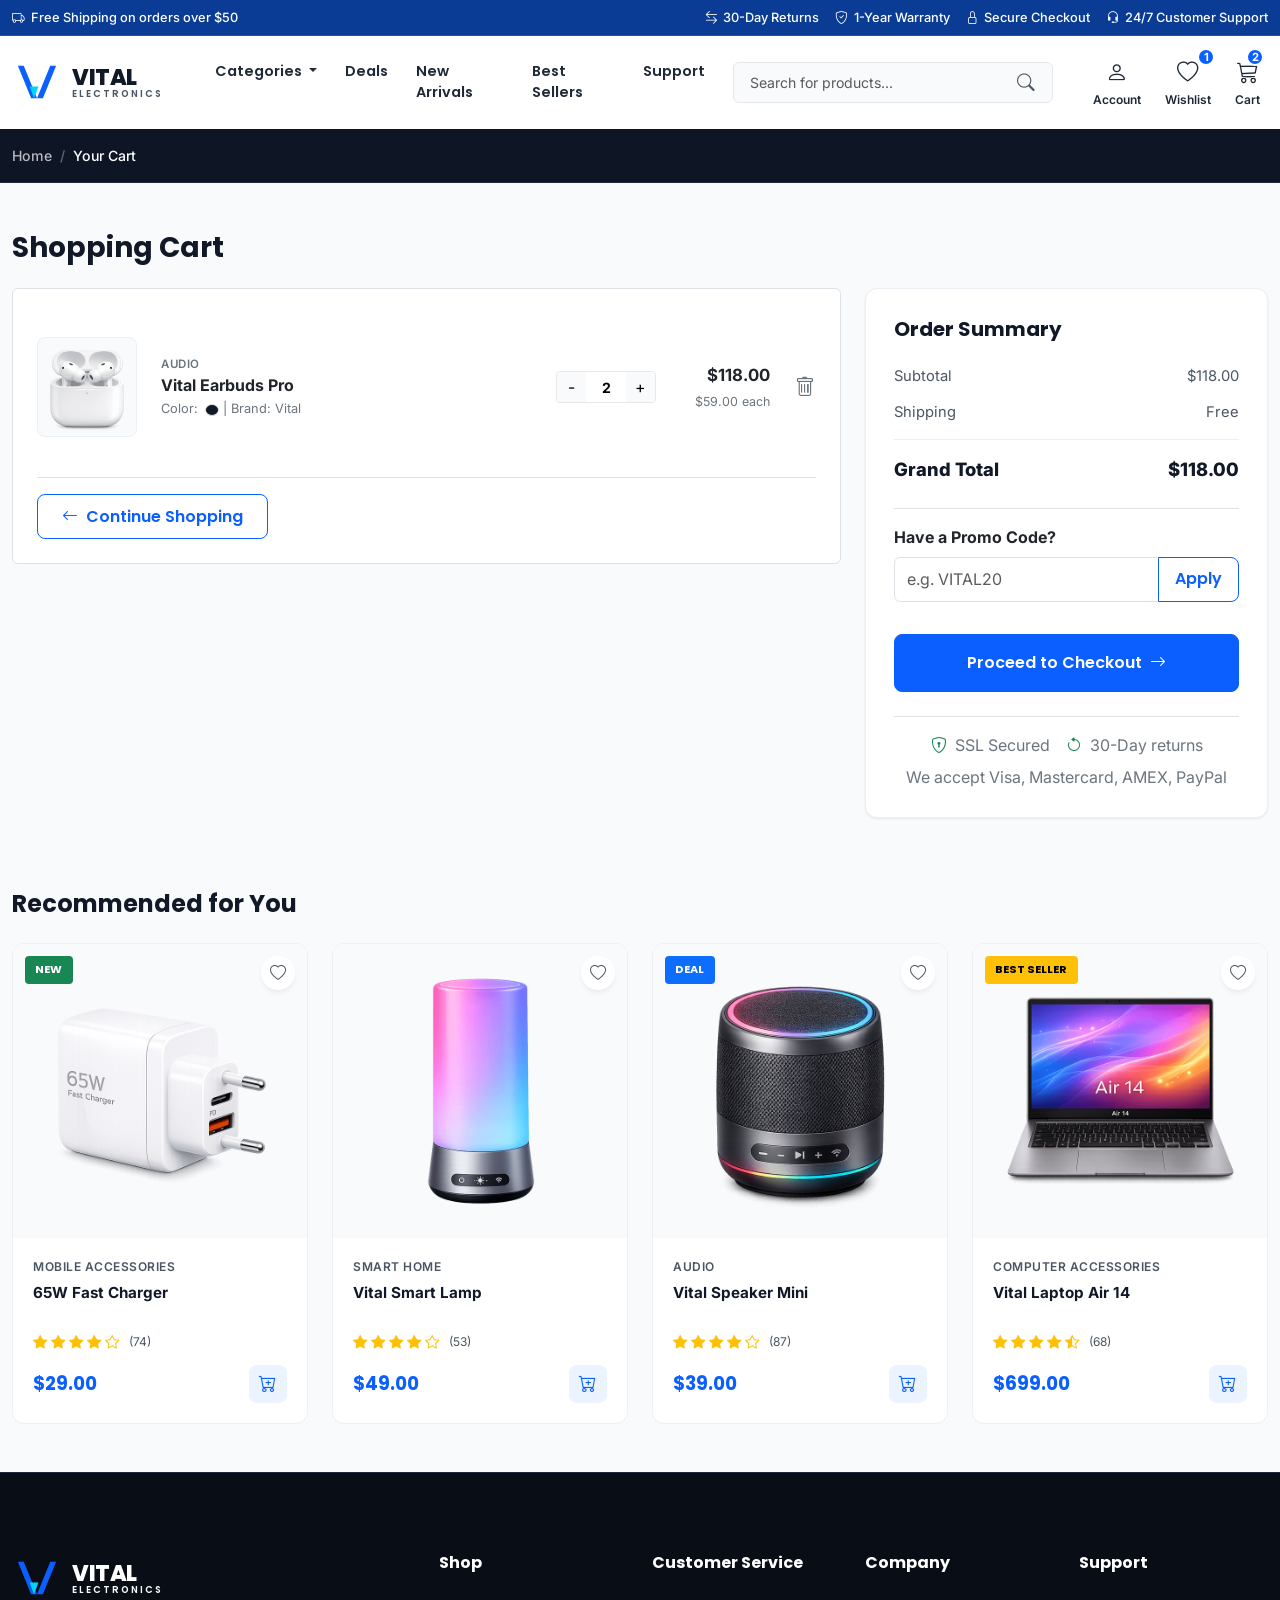
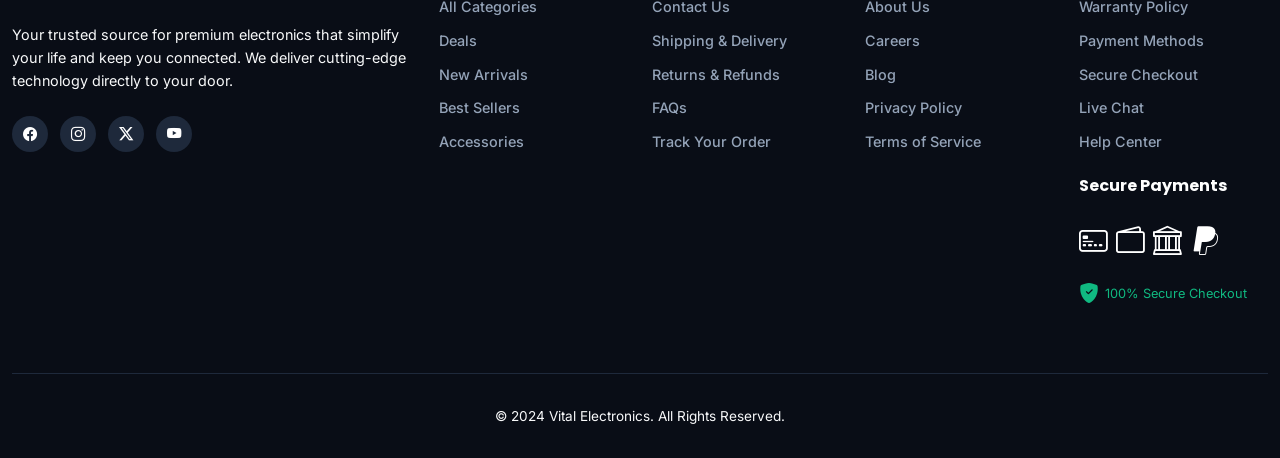
==== commit 079ee131: "Favicon added to all the pages" ====
--- a/cart.html
+++ b/cart.html
@@ -4,6 +4,7 @@
   <meta charset="UTF-8">
   <meta name="viewport" content="width=device-width, initial-scale=1.0">
   <title>Shopping Cart - Vital Electronics</title>
+  <link rel="icon" type="image/svg+xml" href="assets/images/favicon.svg">
   <meta name="description" content="View items in your shopping cart. Apply coupon codes, adjust quantities, calculate shipping, and proceed to secure checkout.">
   
   <!-- Google Fonts -->
